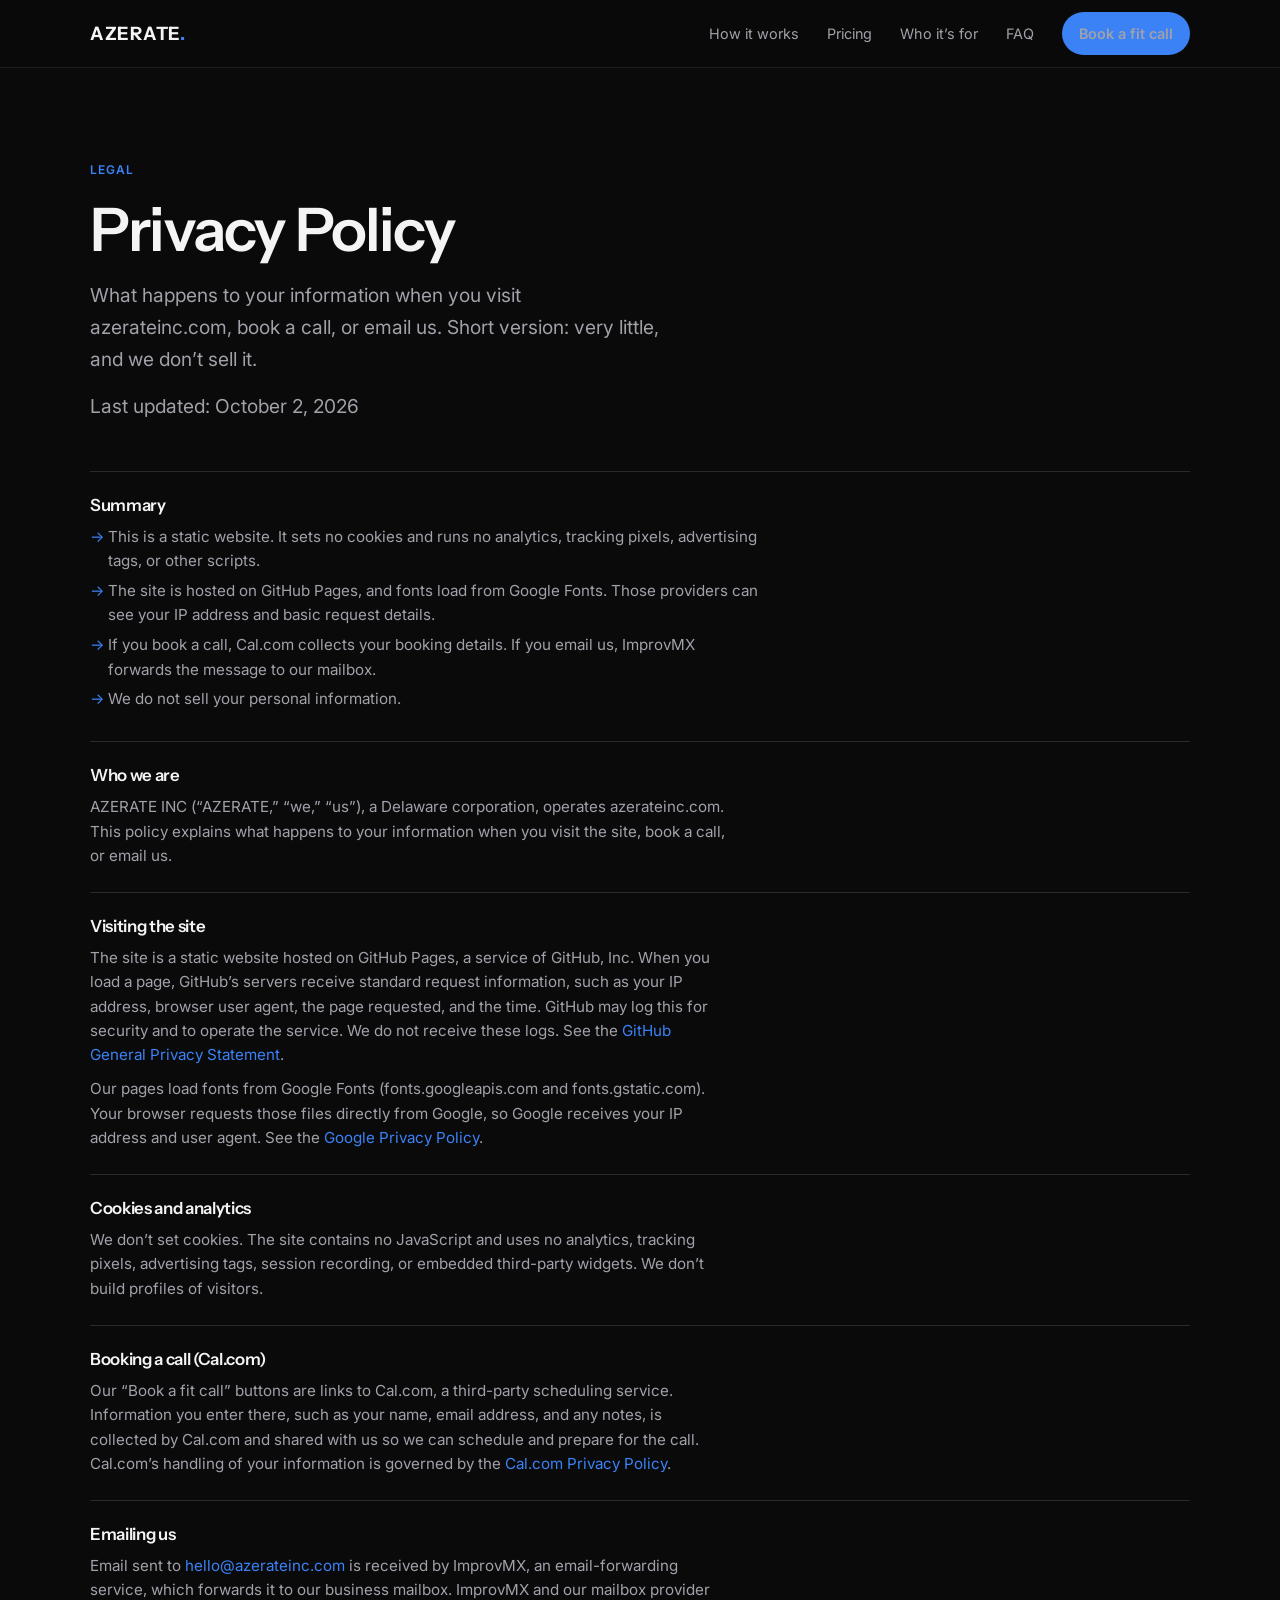
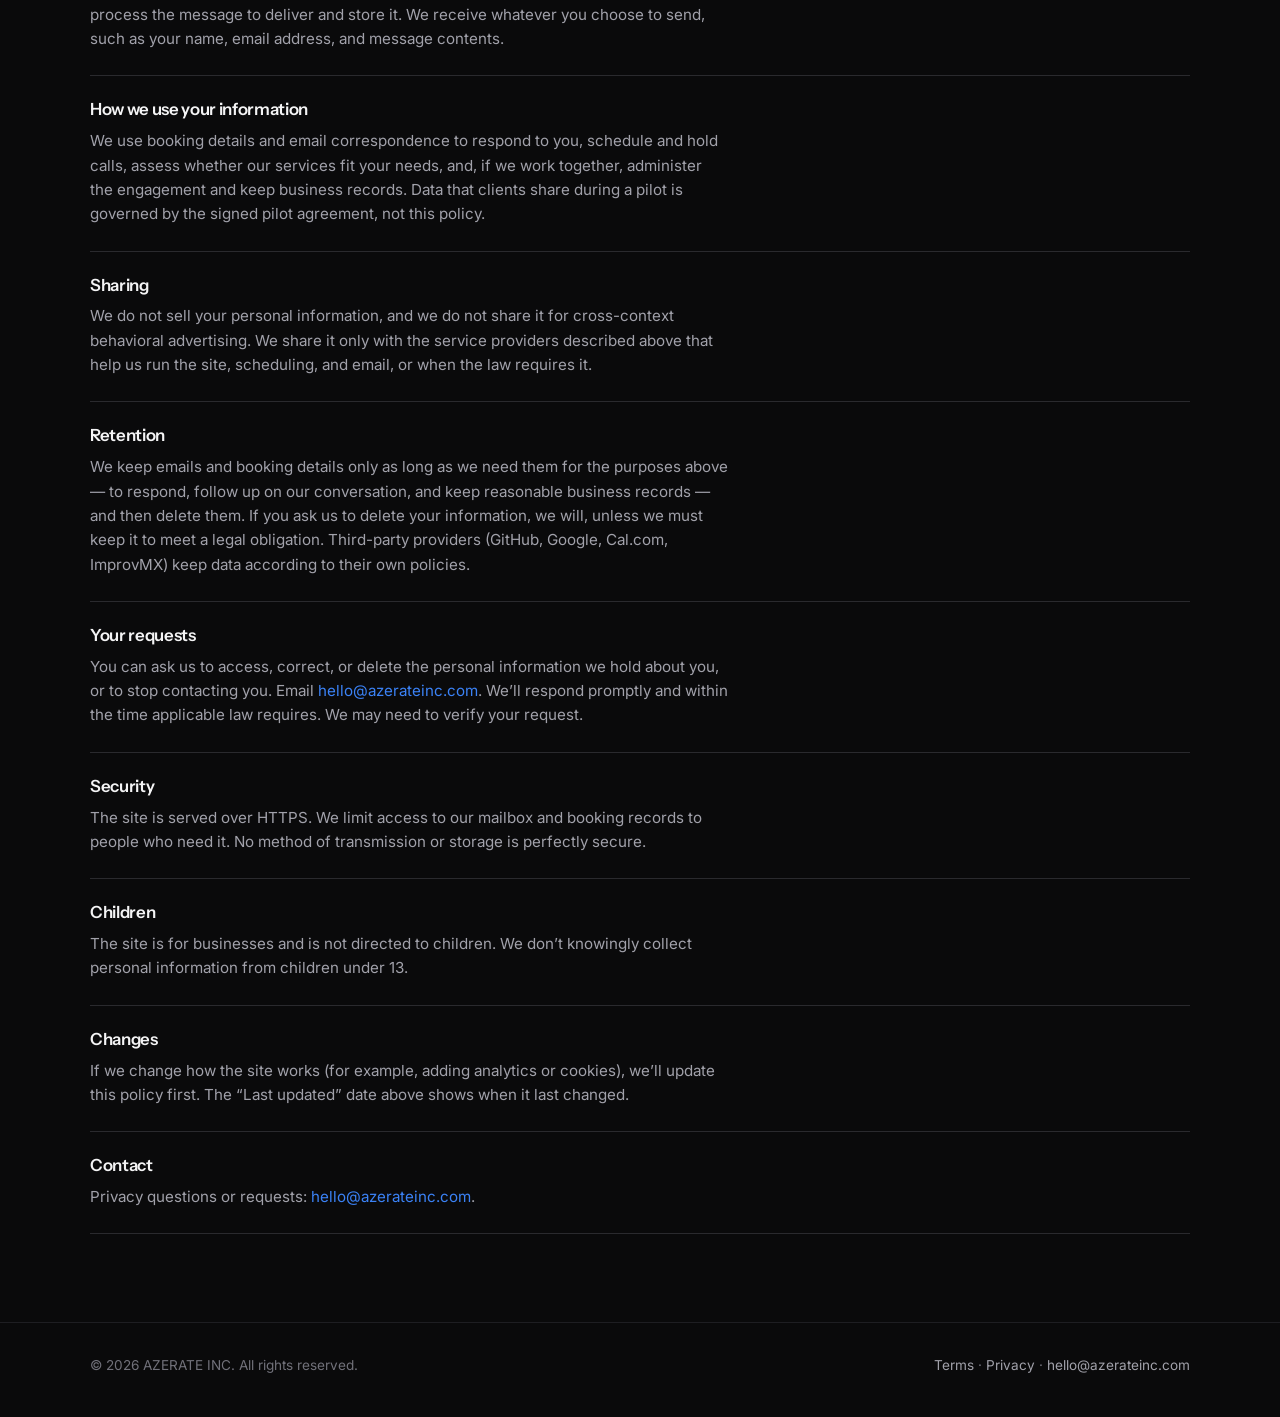
==== privacy/index.html @ 73032f92 "Align site copy with pilot v0.1 terms; add Terms of Use and Privacy pages - Ownership: client owns s" ====
<!DOCTYPE html>
<html lang="en">
<head>
  <meta charset="UTF-8" />
  <meta name="viewport" content="width=device-width, initial-scale=1" />
  <title>Privacy Policy — AZERATE</title>
  <meta name="description" content="Privacy Policy for azerateinc.com: what the site collects (very little) and how booking and email work." />
  <meta name="theme-color" content="#0a0a0b" />
  <link rel="preconnect" href="https://fonts.googleapis.com" />
  <link rel="preconnect" href="https://fonts.gstatic.com" crossorigin />
  <link href="https://fonts.googleapis.com/css2?family=Instrument+Sans:wght@500;600;700&family=Inter:wght@400;500;600;700&display=swap" rel="stylesheet" />
  <link rel="stylesheet" href="../styles.css" />
  <link rel="icon" href="data:image/svg+xml,%3Csvg xmlns='http://www.w3.org/2000/svg' viewBox='0 0 32 32'%3E%3Crect width='32' height='32' rx='8' fill='%230a0a0b'/%3E%3Ctext x='16' y='22' text-anchor='middle' font-family='system-ui,sans-serif' font-weight='700' font-size='16' fill='%233b82f6'%3EA%3C/text%3E%3C/svg%3E" />
</head>
<body>
  <header class="nav">
    <div class="nav-inner">
      <a class="logo" href="../">AZERATE<span>.</span></a>
      <nav class="nav-links" aria-label="Primary">
        <a href="../#how">How it works</a>
        <a href="../#pricing">Pricing</a>
        <a href="../#who">Who it’s for</a>
        <a href="../#faq">FAQ</a>
        <a class="btn btn-primary btn-sm nav-cta" href="https://cal.com/kasezga-tembo-dhsr0h/azerate-fit-call">Book a fit call</a>
      </nav>
    </div>
  </header>

  <main class="legal">
    <section class="section">
      <div class="wrap">
        <div class="section-header">
          <p class="eyebrow">Legal</p>
          <h1>Privacy Policy</h1>
          <p class="lede">What happens to your information when you visit azerateinc.com, book a call, or email us. Short version: very little, and we don’t sell it.</p>
          <p class="lede">Last updated: October 2, 2026</p>
        </div>
        <div class="faq-list">
          <article class="faq-item">
            <h3>Summary</h3>
            <ul>
              <li>This is a static website. It sets no cookies and runs no analytics, tracking pixels, advertising tags, or other scripts.</li>
              <li>The site is hosted on GitHub Pages, and fonts load from Google Fonts. Those providers can see your IP address and basic request details.</li>
              <li>If you book a call, Cal.com collects your booking details. If you email us, ImprovMX forwards the message to our mailbox.</li>
              <li>We do not sell your personal information.</li>
            </ul>
          </article>
          <article class="faq-item">
            <h3>Who we are</h3>
            <p>AZERATE INC (“AZERATE,” “we,” “us”), a Delaware corporation, operates azerateinc.com. This policy explains what happens to your information when you visit the site, book a call, or email us.</p>
          </article>
          <article class="faq-item">
            <h3>Visiting the site</h3>
            <p>The site is a static website hosted on GitHub Pages, a service of GitHub, Inc. When you load a page, GitHub’s servers receive standard request information, such as your IP address, browser user agent, the page requested, and the time. GitHub may log this for security and to operate the service. We do not receive these logs. See the <a href="https://docs.github.com/en/site-policy/privacy-policies/github-general-privacy-statement">GitHub General Privacy Statement</a>.</p>
            <p>Our pages load fonts from Google Fonts (fonts.googleapis.com and fonts.gstatic.com). Your browser requests those files directly from Google, so Google receives your IP address and user agent. See the <a href="https://policies.google.com/privacy">Google Privacy Policy</a>.</p>
          </article>
          <article class="faq-item">
            <h3>Cookies and analytics</h3>
            <p>We don’t set cookies. The site contains no JavaScript and uses no analytics, tracking pixels, advertising tags, session recording, or embedded third-party widgets. We don’t build profiles of visitors.</p>
          </article>
          <article class="faq-item">
            <h3>Booking a call (Cal.com)</h3>
            <p>Our “Book a fit call” buttons are links to Cal.com, a third-party scheduling service. Information you enter there, such as your name, email address, and any notes, is collected by Cal.com and shared with us so we can schedule and prepare for the call. Cal.com’s handling of your information is governed by the <a href="https://cal.com/privacy">Cal.com Privacy Policy</a>.</p>
          </article>
          <article class="faq-item">
            <h3>Emailing us</h3>
            <p>Email sent to <a href="mailto:hello@azerateinc.com">hello@azerateinc.com</a> is received by ImprovMX, an email-forwarding service, which forwards it to our business mailbox. ImprovMX and our mailbox provider process the message to deliver and store it. We receive whatever you choose to send, such as your name, email address, and message contents.</p>
          </article>
          <article class="faq-item">
            <h3>How we use your information</h3>
            <p>We use booking details and email correspondence to respond to you, schedule and hold calls, assess whether our services fit your needs, and, if we work together, administer the engagement and keep business records. Data that clients share during a pilot is governed by the signed pilot agreement, not this policy.</p>
          </article>
          <article class="faq-item">
            <h3>Sharing</h3>
            <p>We do not sell your personal information, and we do not share it for cross-context behavioral advertising. We share it only with the service providers described above that help us run the site, scheduling, and email, or when the law requires it.</p>
          </article>
          <article class="faq-item">
            <h3>Retention</h3>
            <p>We keep emails and booking details only as long as we need them for the purposes above — to respond, follow up on our conversation, and keep reasonable business records — and then delete them. If you ask us to delete your information, we will, unless we must keep it to meet a legal obligation. Third-party providers (GitHub, Google, Cal.com, ImprovMX) keep data according to their own policies.</p>
          </article>
          <article class="faq-item">
            <h3>Your requests</h3>
            <p>You can ask us to access, correct, or delete the personal information we hold about you, or to stop contacting you. Email <a href="mailto:hello@azerateinc.com">hello@azerateinc.com</a>. We’ll respond promptly and within the time applicable law requires. We may need to verify your request.</p>
          </article>
          <article class="faq-item">
            <h3>Security</h3>
            <p>The site is served over HTTPS. We limit access to our mailbox and booking records to people who need it. No method of transmission or storage is perfectly secure.</p>
          </article>
          <article class="faq-item">
            <h3>Children</h3>
            <p>The site is for businesses and is not directed to children. We don’t knowingly collect personal information from children under 13.</p>
          </article>
          <article class="faq-item">
            <h3>Changes</h3>
            <p>If we change how the site works (for example, adding analytics or cookies), we’ll update this policy first. The “Last updated” date above shows when it last changed.</p>
          </article>
          <article class="faq-item">
            <h3>Contact</h3>
            <p>Privacy questions or requests: <a href="mailto:hello@azerateinc.com">hello@azerateinc.com</a>.</p>
          </article>
        </div>
      </div>
    </section>
  </main>

  <footer class="footer">
    <div class="wrap footer-inner">
      <p>© 2026 AZERATE INC. All rights reserved.</p>
      <p><a href="../terms/">Terms</a> · <a href="../privacy/">Privacy</a> · <a href="mailto:hello@azerateinc.com">hello@azerateinc.com</a></p>
    </div>
  </footer>
</body>
</html>
---- styles.css ----
/* AZERATE — Day-1 landing styles */
:root {
  --bg: #0a0a0b;
  --bg-elevated: #121214;
  --bg-card: #161618;
  --border: #2a2a2e;
  --border-subtle: #1e1e22;
  --text: #f4f4f5;
  --text-muted: #a1a1aa;
  --text-dim: #71717a;
  --accent: #3b82f6;
  --accent-hover: #60a5fa;
  --accent-dim: rgba(59, 130, 246, 0.12);
  --accent-glow: rgba(59, 130, 246, 0.25);
  --success: #34d399;
  --font-sans: "Inter", system-ui, -apple-system, BlinkMacSystemFont, "Segoe UI", sans-serif;
  --font-display: "Instrument Sans", "Inter", system-ui, sans-serif;
  --radius: 10px;
  --radius-lg: 16px;
  --max: 1100px;
  --nav-h: 68px;
}

*,
*::before,
*::after {
  box-sizing: border-box;
  margin: 0;
  padding: 0;
}

html {
  scroll-behavior: smooth;
  -webkit-font-smoothing: antialiased;
  -moz-osx-font-smoothing: grayscale;
}

body {
  font-family: var(--font-sans);
  background: var(--bg);
  color: var(--text);
  line-height: 1.6;
  font-size: 16px;
  min-height: 100vh;
}

img {
  max-width: 100%;
  display: block;
}

a {
  color: inherit;
  text-decoration: none;
}

ul {
  list-style: none;
}

/* Typography */
h1, h2, h3 {
  font-family: var(--font-display);
  font-weight: 600;
  letter-spacing: -0.03em;
  line-height: 1.15;
}

h1 {
  font-size: clamp(2.35rem, 5.5vw, 3.75rem);
}

h2 {
  font-size: clamp(1.75rem, 3.5vw, 2.5rem);
}

h3 {
  font-size: 1.2rem;
  letter-spacing: -0.02em;
}

.lede {
  font-size: clamp(1.05rem, 2vw, 1.2rem);
  color: var(--text-muted);
  max-width: 36em;
  line-height: 1.65;
}

.eyebrow {
  display: inline-block;
  font-size: 0.75rem;
  font-weight: 600;
  letter-spacing: 0.08em;
  text-transform: uppercase;
  color: var(--accent);
  margin-bottom: 1rem;
}

/* Layout */
.wrap {
  width: min(100% - 2.5rem, var(--max));
  margin-inline: auto;
}

.section {
  padding: 5.5rem 0;
}

.section-tight {
  padding: 4rem 0;
}

.section-header {
  margin-bottom: 3rem;
  max-width: 36em;
}

.section-header .lede {
  margin-top: 1rem;
}

/* Nav */
.nav {
  position: sticky;
  top: 0;
  z-index: 50;
  height: var(--nav-h);
  display: flex;
  align-items: center;
  background: rgba(10, 10, 11, 0.85);
  backdrop-filter: blur(12px);
  border-bottom: 1px solid var(--border-subtle);
}

.nav-inner {
  display: flex;
  align-items: center;
  justify-content: space-between;
  width: min(100% - 2.5rem, var(--max));
  margin-inline: auto;
}

.logo {
  font-family: var(--font-display);
  font-weight: 700;
  font-size: 1.15rem;
  letter-spacing: 0.04em;
  color: var(--text);
}

.logo span {
  color: var(--accent);
}

.nav-links {
  display: flex;
  align-items: center;
  gap: 1.75rem;
}

.nav-links a {
  font-size: 0.9rem;
  color: var(--text-muted);
  transition: color 0.15s ease;
}

.nav-links a:hover {
  color: var(--text);
}

.nav-cta {
  display: none;
}

@media (min-width: 768px) {
  .nav-cta {
    display: inline-flex;
  }
}

@media (max-width: 767px) {
  .nav-links a:not(.btn) {
    display: none;
  }
}

/* Buttons */
.btn {
  display: inline-flex;
  align-items: center;
  justify-content: center;
  gap: 0.5rem;
  font-family: inherit;
  font-size: 0.95rem;
  font-weight: 600;
  padding: 0.85rem 1.4rem;
  border-radius: 999px;
  border: 1px solid transparent;
  cursor: pointer;
  transition: background 0.15s ease, border-color 0.15s ease, color 0.15s ease, box-shadow 0.15s ease;
  white-space: nowrap;
}

.btn-primary {
  background: var(--accent);
  color: #fff;
  box-shadow: 0 0 0 0 var(--accent-glow);
}

.btn-primary:hover {
  background: var(--accent-hover);
  box-shadow: 0 0 24px var(--accent-glow);
}

.btn-ghost {
  background: transparent;
  color: var(--text);
  border-color: var(--border);
}

.btn-ghost:hover {
  border-color: var(--text-dim);
  background: var(--bg-elevated);
}

.btn-sm {
  padding: 0.55rem 1rem;
  font-size: 0.85rem;
}

.btn-row {
  display: flex;
  flex-wrap: wrap;
  gap: 0.85rem;
  margin-top: 2rem;
}

/* Hero */
.hero {
  position: relative;
  padding: 5rem 0 6rem;
  overflow: hidden;
}

.hero::before {
  content: "";
  position: absolute;
  inset: -20% 20% auto;
  height: 420px;
  background: radial-gradient(ellipse at center, var(--accent-dim) 0%, transparent 70%);
  pointer-events: none;
  z-index: 0;
}

.hero .wrap {
  position: relative;
  z-index: 1;
}

.hero-grid {
  display: grid;
  gap: 3rem;
  align-items: center;
}

@media (min-width: 900px) {
  .hero-grid {
    grid-template-columns: 1.15fr 0.85fr;
    gap: 4rem;
  }
}

.hero h1 {
  margin-bottom: 1.25rem;
}

.hero h1 em {
  font-style: normal;
  color: var(--accent);
}

.hero-meta {
  display: flex;
  flex-wrap: wrap;
  gap: 1.25rem;
  margin-top: 2.5rem;
  padding-top: 2rem;
  border-top: 1px solid var(--border-subtle);
}

.hero-meta-item {
  font-size: 0.85rem;
  color: var(--text-dim);
}

.hero-meta-item strong {
  display: block;
  color: var(--text);
  font-weight: 600;
  font-size: 0.95rem;
  margin-bottom: 0.15rem;
}

/* Hero card */
.hero-card {
  background: var(--bg-card);
  border: 1px solid var(--border);
  border-radius: var(--radius-lg);
  padding: 1.75rem;
  box-shadow: 0 24px 48px rgba(0, 0, 0, 0.35);
}

.hero-card-label {
  font-size: 0.7rem;
  font-weight: 600;
  letter-spacing: 0.08em;
  text-transform: uppercase;
  color: var(--text-dim);
  margin-bottom: 1.25rem;
}

.flow-step {
  display: flex;
  gap: 1rem;
  padding: 0.9rem 0;
  border-bottom: 1px solid var(--border-subtle);
}

.flow-step:last-child {
  border-bottom: none;
  padding-bottom: 0;
}

.flow-step:first-of-type {
  padding-top: 0;
}

.flow-num {
  flex-shrink: 0;
  width: 28px;
  height: 28px;
  border-radius: 50%;
  background: var(--accent-dim);
  color: var(--accent);
  font-size: 0.75rem;
  font-weight: 700;
  display: flex;
  align-items: center;
  justify-content: center;
  margin-top: 2px;
}

.flow-step h4 {
  font-size: 0.95rem;
  font-weight: 600;
  margin-bottom: 0.2rem;
  letter-spacing: -0.01em;
}

.flow-step p {
  font-size: 0.85rem;
  color: var(--text-muted);
  line-height: 1.45;
}

.hero-card-note {
  margin-top: 1.25rem;
  padding-top: 1.25rem;
  border-top: 1px solid var(--border-subtle);
  font-size: 0.8rem;
  color: var(--text-dim);
}

.hero-card-note span {
  color: var(--success);
  font-weight: 600;
}

/* Problem */
.problem-grid {
  display: grid;
  gap: 1rem;
}

@media (min-width: 700px) {
  .problem-grid {
    grid-template-columns: repeat(3, 1fr);
  }
}

.problem-card {
  background: var(--bg-elevated);
  border: 1px solid var(--border-subtle);
  border-radius: var(--radius);
  padding: 1.5rem;
}

.problem-card h3 {
  margin-bottom: 0.6rem;
  font-size: 1.05rem;
}

.problem-card p {
  font-size: 0.95rem;
  color: var(--text-muted);
}

/* How it works */
.steps {
  display: grid;
  gap: 1.25rem;
  counter-reset: step;
}

@media (min-width: 800px) {
  .steps {
    grid-template-columns: repeat(3, 1fr);
  }
}

.step {
  position: relative;
  background: var(--bg-card);
  border: 1px solid var(--border);
  border-radius: var(--radius-lg);
  padding: 1.75rem;
}

.step::before {
  counter-increment: step;
  content: "Day " counter(step) "–" counter(step);
  display: none;
}

.step-day {
  display: inline-block;
  font-size: 0.7rem;
  font-weight: 700;
  letter-spacing: 0.06em;
  text-transform: uppercase;
  color: var(--accent);
  background: var(--accent-dim);
  padding: 0.3rem 0.65rem;
  border-radius: 999px;
  margin-bottom: 1rem;
}

.step h3 {
  margin-bottom: 0.6rem;
}

.step p {
  font-size: 0.95rem;
  color: var(--text-muted);
}

.step ul {
  margin-top: 1rem;
}

.step li {
  position: relative;
  padding-left: 1rem;
  font-size: 0.9rem;
  color: var(--text-dim);
  margin-bottom: 0.4rem;
}

.step li::before {
  content: "";
  position: absolute;
  left: 0;
  top: 0.55em;
  width: 5px;
  height: 5px;
  border-radius: 50%;
  background: var(--accent);
}

/* Included */
.included-grid {
  display: grid;
  gap: 1rem;
}

@media (min-width: 700px) {
  .included-grid {
    grid-template-columns: 1fr 1fr;
  }
}

.included-item {
  display: flex;
  gap: 1rem;
  padding: 1.25rem 1.4rem;
  background: var(--bg-elevated);
  border: 1px solid var(--border-subtle);
  border-radius: var(--radius);
}

.included-icon {
  flex-shrink: 0;
  width: 36px;
  height: 36px;
  border-radius: 8px;
  background: var(--accent-dim);
  color: var(--accent);
  display: flex;
  align-items: center;
  justify-content: center;
  font-size: 1rem;
  font-weight: 700;
}

.included-item h3 {
  font-size: 1rem;
  margin-bottom: 0.25rem;
}

.included-item p {
  font-size: 0.9rem;
  color: var(--text-muted);
}

/* Pricing */
.pricing {
  background: linear-gradient(180deg, transparent, rgba(59, 130, 246, 0.04), transparent);
}

.pricing-grid {
  display: grid;
  gap: 1.25rem;
  align-items: stretch;
}

@media (min-width: 800px) {
  .pricing-grid {
    grid-template-columns: 1fr 1fr;
  }
}

.price-card {
  background: var(--bg-card);
  border: 1px solid var(--border);
  border-radius: var(--radius-lg);
  padding: 2rem;
  display: flex;
  flex-direction: column;
}

.price-card.featured {
  border-color: var(--accent);
  box-shadow: 0 0 0 1px var(--accent), 0 20px 40px rgba(59, 130, 246, 0.12);
}

.price-badge {
  display: inline-block;
  align-self: flex-start;
  font-size: 0.7rem;
  font-weight: 700;
  letter-spacing: 0.06em;
  text-transform: uppercase;
  color: var(--accent);
  background: var(--accent-dim);
  padding: 0.3rem 0.65rem;
  border-radius: 999px;
  margin-bottom: 1.25rem;
}

.price-card h3 {
  font-size: 1.35rem;
  margin-bottom: 0.35rem;
}

.price-amount {
  font-family: var(--font-display);
  font-size: 2.75rem;
  font-weight: 700;
  letter-spacing: -0.04em;
  margin: 0.75rem 0 0.35rem;
}

.price-amount span {
  font-size: 1rem;
  font-weight: 500;
  color: var(--text-dim);
  letter-spacing: 0;
}

.price-desc {
  font-size: 0.95rem;
  color: var(--text-muted);
  margin-bottom: 1.5rem;
}

.price-features {
  flex: 1;
  margin-bottom: 1.75rem;
}

.price-features li {
  position: relative;
  padding-left: 1.4rem;
  font-size: 0.95rem;
  color: var(--text-muted);
  margin-bottom: 0.65rem;
}

.price-features li::before {
  content: "✓";
  position: absolute;
  left: 0;
  color: var(--accent);
  font-weight: 700;
  font-size: 0.85rem;
}

.price-note {
  margin-top: 1.5rem;
  font-size: 0.85rem;
  color: var(--text-dim);
  text-align: center;
}

/* Audience */
.audience-grid {
  display: grid;
  gap: 1rem;
}

@media (min-width: 700px) {
  .audience-grid {
    grid-template-columns: repeat(2, 1fr);
  }
}

.audience-card {
  border: 1px solid var(--border);
  border-radius: var(--radius);
  padding: 1.5rem;
  background: var(--bg-elevated);
}

.audience-card h3 {
  margin-bottom: 0.5rem;
}

.audience-card p {
  font-size: 0.95rem;
  color: var(--text-muted);
}

.audience-fit {
  margin-top: 2rem;
  padding: 1.5rem;
  border-radius: var(--radius);
  border: 1px dashed var(--border);
  background: transparent;
}

.audience-fit h3 {
  font-size: 1rem;
  margin-bottom: 0.75rem;
}

.audience-fit ul {
  display: grid;
  gap: 0.5rem;
}

@media (min-width: 700px) {
  .audience-fit ul {
    grid-template-columns: 1fr 1fr;
  }
}

.audience-fit li {
  font-size: 0.9rem;
  color: var(--text-muted);
  padding-left: 1.15rem;
  position: relative;
}

.audience-fit li::before {
  content: "→";
  position: absolute;
  left: 0;
  color: var(--accent);
}

/* FAQ */
.faq-list {
  display: grid;
  gap: 0;
  border-top: 1px solid var(--border);
}

.faq-item {
  border-bottom: 1px solid var(--border);
  padding: 1.5rem 0;
}

.faq-item h3 {
  font-size: 1.05rem;
  margin-bottom: 0.6rem;
}

.faq-item p {
  font-size: 0.95rem;
  color: var(--text-muted);
  max-width: 42em;
}

/* Final CTA */
.final-cta {
  padding: 5rem 0 6rem;
}

.final-cta-box {
  background: var(--bg-card);
  border: 1px solid var(--border);
  border-radius: var(--radius-lg);
  padding: clamp(2.5rem, 5vw, 4rem);
  text-align: center;
  position: relative;
  overflow: hidden;
}

.final-cta-box::before {
  content: "";
  position: absolute;
  inset: 0;
  background: radial-gradient(ellipse at 50% 0%, var(--accent-dim), transparent 55%);
  pointer-events: none;
}

.final-cta-box > * {
  position: relative;
}

.final-cta-box h2 {
  margin-bottom: 1rem;
}

.final-cta-box .lede {
  margin-inline: auto;
}

.final-cta-box .btn-row {
  justify-content: center;
}

.final-note {
  margin-top: 1.5rem;
  font-size: 0.85rem;
  color: var(--text-dim);
}

/* Footer */
.footer {
  border-top: 1px solid var(--border-subtle);
  padding: 2rem 0 2.5rem;
}

.footer-inner {
  display: flex;
  flex-wrap: wrap;
  gap: 1rem;
  justify-content: space-between;
  align-items: center;
}

.footer p {
  font-size: 0.85rem;
  color: var(--text-dim);
}

.footer a {
  color: var(--text-muted);
  transition: color 0.15s ease;
}

.footer a:hover {
  color: var(--accent);
}

/* Utility */
.sr-only {
  position: absolute;
  width: 1px;
  height: 1px;
  padding: 0;
  margin: -1px;
  overflow: hidden;
  clip: rect(0, 0, 0, 0);
  border: 0;
}

/* Legal pages (terms, privacy) */
.legal .faq-item p + p,
.legal .faq-item ul {
  margin-top: 0.6rem;
}

.legal .faq-item ul {
  max-width: 42em;
}

.legal .faq-item li {
  position: relative;
  padding-left: 1.15rem;
  font-size: 0.95rem;
  color: var(--text-muted);
  margin-bottom: 0.35rem;
}

.legal .faq-item li::before {
  content: "→";
  position: absolute;
  left: 0;
  color: var(--accent);
}

.legal .faq-item a,
.legal .section-header a {
  color: var(--accent);
}

.legal .faq-item a:hover {
  color: var(--accent-hover);
}
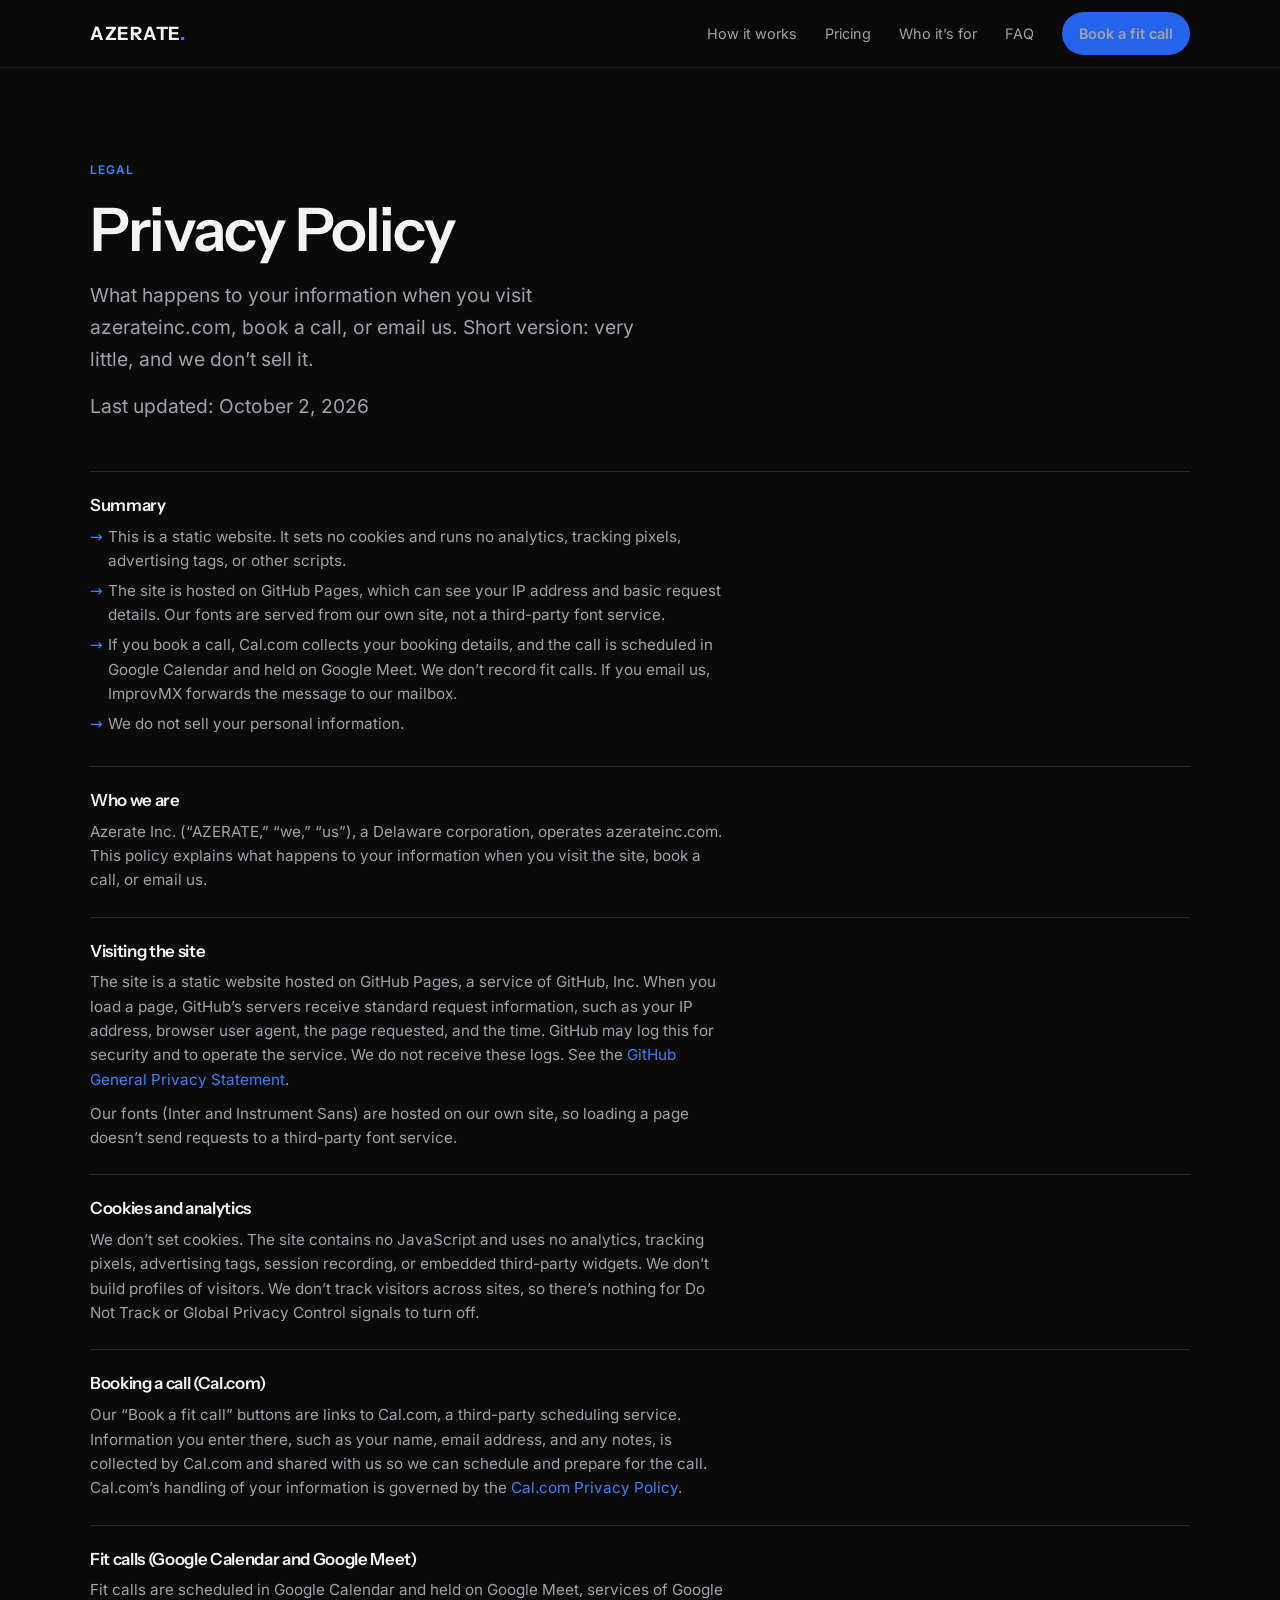
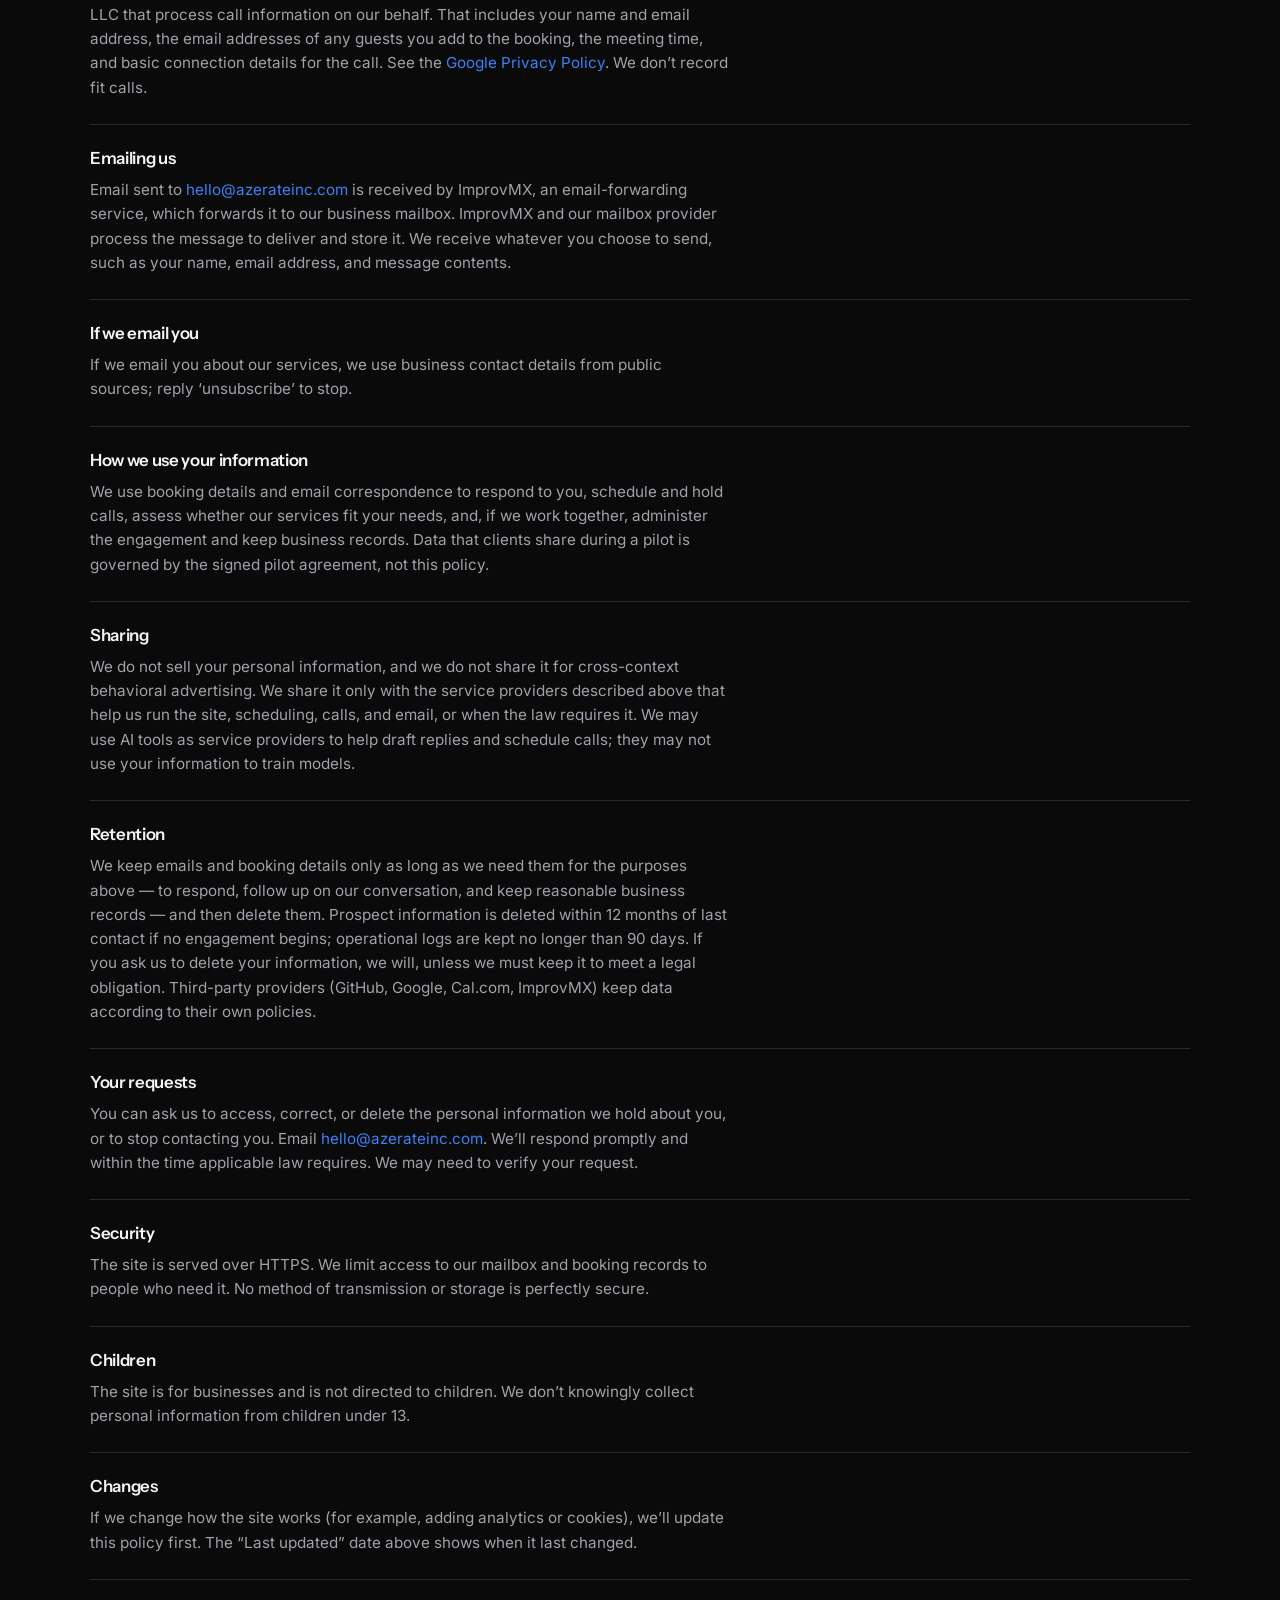
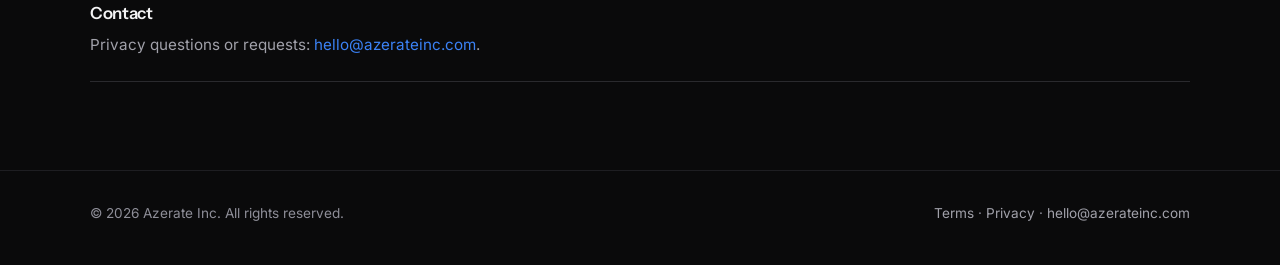
==== commit 3f67f1e0: "Legal review fixes: entity name, pilot-agreement notice, SMS gating, privacy/terms updates, self-hos" ====
--- a/privacy/index.html
+++ b/privacy/index.html
@@ -6,9 +6,6 @@
   <title>Privacy Policy — AZERATE</title>
   <meta name="description" content="Privacy Policy for azerateinc.com: what the site collects (very little) and how booking and email work." />
   <meta name="theme-color" content="#0a0a0b" />
-  <link rel="preconnect" href="https://fonts.googleapis.com" />
-  <link rel="preconnect" href="https://fonts.gstatic.com" crossorigin />
-  <link href="https://fonts.googleapis.com/css2?family=Instrument+Sans:wght@500;600;700&family=Inter:wght@400;500;600;700&display=swap" rel="stylesheet" />
   <link rel="stylesheet" href="../styles.css" />
   <link rel="icon" href="data:image/svg+xml,%3Csvg xmlns='http://www.w3.org/2000/svg' viewBox='0 0 32 32'%3E%3Crect width='32' height='32' rx='8' fill='%230a0a0b'/%3E%3Ctext x='16' y='22' text-anchor='middle' font-family='system-ui,sans-serif' font-weight='700' font-size='16' fill='%233b82f6'%3EA%3C/text%3E%3C/svg%3E" />
 </head>
@@ -37,65 +34,73 @@
         </div>
         <div class="faq-list">
           <article class="faq-item">
-            <h3>Summary</h3>
+            <h2>Summary</h2>
             <ul>
               <li>This is a static website. It sets no cookies and runs no analytics, tracking pixels, advertising tags, or other scripts.</li>
-              <li>The site is hosted on GitHub Pages, and fonts load from Google Fonts. Those providers can see your IP address and basic request details.</li>
-              <li>If you book a call, Cal.com collects your booking details. If you email us, ImprovMX forwards the message to our mailbox.</li>
+              <li>The site is hosted on GitHub Pages, which can see your IP address and basic request details. Our fonts are served from our own site, not a third-party font service.</li>
+              <li>If you book a call, Cal.com collects your booking details, and the call is scheduled in Google Calendar and held on Google Meet. We don’t record fit calls. If you email us, ImprovMX forwards the message to our mailbox.</li>
               <li>We do not sell your personal information.</li>
             </ul>
           </article>
           <article class="faq-item">
-            <h3>Who we are</h3>
-            <p>AZERATE INC (“AZERATE,” “we,” “us”), a Delaware corporation, operates azerateinc.com. This policy explains what happens to your information when you visit the site, book a call, or email us.</p>
+            <h2>Who we are</h2>
+            <p>Azerate Inc. (“AZERATE,” “we,” “us”), a Delaware corporation, operates azerateinc.com. This policy explains what happens to your information when you visit the site, book a call, or email us.</p>
           </article>
           <article class="faq-item">
-            <h3>Visiting the site</h3>
+            <h2>Visiting the site</h2>
             <p>The site is a static website hosted on GitHub Pages, a service of GitHub, Inc. When you load a page, GitHub’s servers receive standard request information, such as your IP address, browser user agent, the page requested, and the time. GitHub may log this for security and to operate the service. We do not receive these logs. See the <a href="https://docs.github.com/en/site-policy/privacy-policies/github-general-privacy-statement">GitHub General Privacy Statement</a>.</p>
-            <p>Our pages load fonts from Google Fonts (fonts.googleapis.com and fonts.gstatic.com). Your browser requests those files directly from Google, so Google receives your IP address and user agent. See the <a href="https://policies.google.com/privacy">Google Privacy Policy</a>.</p>
+            <p>Our fonts (Inter and Instrument Sans) are hosted on our own site, so loading a page doesn’t send requests to a third-party font service.</p>
           </article>
           <article class="faq-item">
-            <h3>Cookies and analytics</h3>
-            <p>We don’t set cookies. The site contains no JavaScript and uses no analytics, tracking pixels, advertising tags, session recording, or embedded third-party widgets. We don’t build profiles of visitors.</p>
+            <h2>Cookies and analytics</h2>
+            <p>We don’t set cookies. The site contains no JavaScript and uses no analytics, tracking pixels, advertising tags, session recording, or embedded third-party widgets. We don’t build profiles of visitors. We don’t track visitors across sites, so there’s nothing for Do Not Track or Global Privacy Control signals to turn off.</p>
           </article>
           <article class="faq-item">
-            <h3>Booking a call (Cal.com)</h3>
+            <h2>Booking a call (Cal.com)</h2>
             <p>Our “Book a fit call” buttons are links to Cal.com, a third-party scheduling service. Information you enter there, such as your name, email address, and any notes, is collected by Cal.com and shared with us so we can schedule and prepare for the call. Cal.com’s handling of your information is governed by the <a href="https://cal.com/privacy">Cal.com Privacy Policy</a>.</p>
           </article>
           <article class="faq-item">
-            <h3>Emailing us</h3>
+            <h2>Fit calls (Google Calendar and Google Meet)</h2>
+            <p>Fit calls are scheduled in Google Calendar and held on Google Meet, services of Google LLC that process call information on our behalf. That includes your name and email address, the email addresses of any guests you add to the booking, the meeting time, and basic connection details for the call. See the <a href="https://policies.google.com/privacy">Google Privacy Policy</a>. We don’t record fit calls.</p>
+          </article>
+          <article class="faq-item">
+            <h2>Emailing us</h2>
             <p>Email sent to <a href="mailto:hello@azerateinc.com">hello@azerateinc.com</a> is received by ImprovMX, an email-forwarding service, which forwards it to our business mailbox. ImprovMX and our mailbox provider process the message to deliver and store it. We receive whatever you choose to send, such as your name, email address, and message contents.</p>
           </article>
           <article class="faq-item">
-            <h3>How we use your information</h3>
+            <h2>If we email you</h2>
+            <p>If we email you about our services, we use business contact details from public sources; reply ‘unsubscribe’ to stop.</p>
+          </article>
+          <article class="faq-item">
+            <h2>How we use your information</h2>
             <p>We use booking details and email correspondence to respond to you, schedule and hold calls, assess whether our services fit your needs, and, if we work together, administer the engagement and keep business records. Data that clients share during a pilot is governed by the signed pilot agreement, not this policy.</p>
           </article>
           <article class="faq-item">
-            <h3>Sharing</h3>
-            <p>We do not sell your personal information, and we do not share it for cross-context behavioral advertising. We share it only with the service providers described above that help us run the site, scheduling, and email, or when the law requires it.</p>
+            <h2>Sharing</h2>
+            <p>We do not sell your personal information, and we do not share it for cross-context behavioral advertising. We share it only with the service providers described above that help us run the site, scheduling, calls, and email, or when the law requires it. We may use AI tools as service providers to help draft replies and schedule calls; they may not use your information to train models.</p>
           </article>
           <article class="faq-item">
-            <h3>Retention</h3>
-            <p>We keep emails and booking details only as long as we need them for the purposes above — to respond, follow up on our conversation, and keep reasonable business records — and then delete them. If you ask us to delete your information, we will, unless we must keep it to meet a legal obligation. Third-party providers (GitHub, Google, Cal.com, ImprovMX) keep data according to their own policies.</p>
+            <h2>Retention</h2>
+            <p>We keep emails and booking details only as long as we need them for the purposes above — to respond, follow up on our conversation, and keep reasonable business records — and then delete them. Prospect information is deleted within 12 months of last contact if no engagement begins; operational logs are kept no longer than 90 days. If you ask us to delete your information, we will, unless we must keep it to meet a legal obligation. Third-party providers (GitHub, Google, Cal.com, ImprovMX) keep data according to their own policies.</p>
           </article>
           <article class="faq-item">
-            <h3>Your requests</h3>
+            <h2>Your requests</h2>
             <p>You can ask us to access, correct, or delete the personal information we hold about you, or to stop contacting you. Email <a href="mailto:hello@azerateinc.com">hello@azerateinc.com</a>. We’ll respond promptly and within the time applicable law requires. We may need to verify your request.</p>
           </article>
           <article class="faq-item">
-            <h3>Security</h3>
+            <h2>Security</h2>
             <p>The site is served over HTTPS. We limit access to our mailbox and booking records to people who need it. No method of transmission or storage is perfectly secure.</p>
           </article>
           <article class="faq-item">
-            <h3>Children</h3>
+            <h2>Children</h2>
             <p>The site is for businesses and is not directed to children. We don’t knowingly collect personal information from children under 13.</p>
           </article>
           <article class="faq-item">
-            <h3>Changes</h3>
+            <h2>Changes</h2>
             <p>If we change how the site works (for example, adding analytics or cookies), we’ll update this policy first. The “Last updated” date above shows when it last changed.</p>
           </article>
           <article class="faq-item">
-            <h3>Contact</h3>
+            <h2>Contact</h2>
             <p>Privacy questions or requests: <a href="mailto:hello@azerateinc.com">hello@azerateinc.com</a>.</p>
           </article>
         </div>
@@ -105,7 +110,7 @@
 
   <footer class="footer">
     <div class="wrap footer-inner">
-      <p>© 2026 AZERATE INC. All rights reserved.</p>
+      <p>© 2026 Azerate Inc. All rights reserved.</p>
       <p><a href="../terms/">Terms</a> · <a href="../privacy/">Privacy</a> · <a href="mailto:hello@azerateinc.com">hello@azerateinc.com</a></p>
     </div>
   </footer>
--- a/styles.css
+++ b/styles.css
@@ -1,4 +1,24 @@
 /* AZERATE — Day-1 landing styles */
+
+/* Self-hosted fonts (SIL Open Font License 1.1 — see /fonts/*-OFL.txt). Latin subset, variable weight. */
+@font-face {
+  font-family: "Inter";
+  font-style: normal;
+  font-weight: 400 700;
+  font-display: swap;
+  src: url("fonts/inter-latin-wght.woff2") format("woff2");
+  unicode-range: U+0000-00FF, U+0131, U+0152-0153, U+02BB-02BC, U+02C6, U+02DA, U+02DC, U+0304, U+0308, U+0329, U+2000-206F, U+20AC, U+2122, U+2191, U+2193, U+2212, U+2215, U+FEFF, U+FFFD;
+}
+
+@font-face {
+  font-family: "Instrument Sans";
+  font-style: normal;
+  font-weight: 500 700;
+  font-display: swap;
+  src: url("fonts/instrument-sans-latin-wght.woff2") format("woff2");
+  unicode-range: U+0000-00FF, U+0131, U+0152-0153, U+02BB-02BC, U+02C6, U+02DA, U+02DC, U+0304, U+0308, U+0329, U+2000-206F, U+20AC, U+2122, U+2191, U+2193, U+2212, U+2215, U+FEFF, U+FFFD;
+}
+
 :root {
   --bg: #0a0a0b;
   --bg-elevated: #121214;
@@ -7,9 +27,11 @@
   --border-subtle: #1e1e22;
   --text: #f4f4f5;
   --text-muted: #a1a1aa;
-  --text-dim: #71717a;
+  --text-dim: #8e8e98; /* was #71717a; raised for >=4.5:1 contrast on all dark surfaces */
   --accent: #3b82f6;
   --accent-hover: #60a5fa;
+  --btn-primary: #2563eb; /* white text >=4.5:1 */
+  --btn-primary-hover: #1d4ed8;
   --accent-dim: rgba(59, 130, 246, 0.12);
   --accent-glow: rgba(59, 130, 246, 0.25);
   --success: #34d399;
@@ -202,13 +224,13 @@
 }
 
 .btn-primary {
-  background: var(--accent);
+  background: var(--btn-primary);
   color: #fff;
   box-shadow: 0 0 0 0 var(--accent-glow);
 }
 
 .btn-primary:hover {
-  background: var(--accent-hover);
+  background: var(--btn-primary-hover);
   box-shadow: 0 0 24px var(--accent-glow);
 }
 
@@ -311,6 +333,8 @@
 }
 
 .hero-card-label {
+  font-family: var(--font-sans);
+  line-height: 1.6;
   font-size: 0.7rem;
   font-weight: 600;
   letter-spacing: 0.08em;
@@ -350,7 +374,9 @@
   margin-top: 2px;
 }
 
-.flow-step h4 {
+.flow-step .flow-title {
+  font-family: var(--font-sans);
+  line-height: 1.6;
   font-size: 0.95rem;
   font-weight: 600;
   margin-bottom: 0.2rem;
@@ -617,9 +643,16 @@
 
 .price-note {
   margin-top: 1.5rem;
+  margin-inline: auto;
+  max-width: 52em;
   font-size: 0.85rem;
   color: var(--text-dim);
   text-align: center;
+}
+
+.price-note-strong {
+  color: var(--text-muted);
+  font-weight: 500;
 }
 
 /* Audience */
@@ -797,6 +830,12 @@
 }
 
 /* Legal pages (terms, privacy) */
+.legal .faq-item h2 {
+  font-size: 1.05rem;
+  letter-spacing: -0.02em;
+  margin-bottom: 0.6rem;
+}
+
 .legal .faq-item p + p,
 .legal .faq-item ul {
   margin-top: 0.6rem;
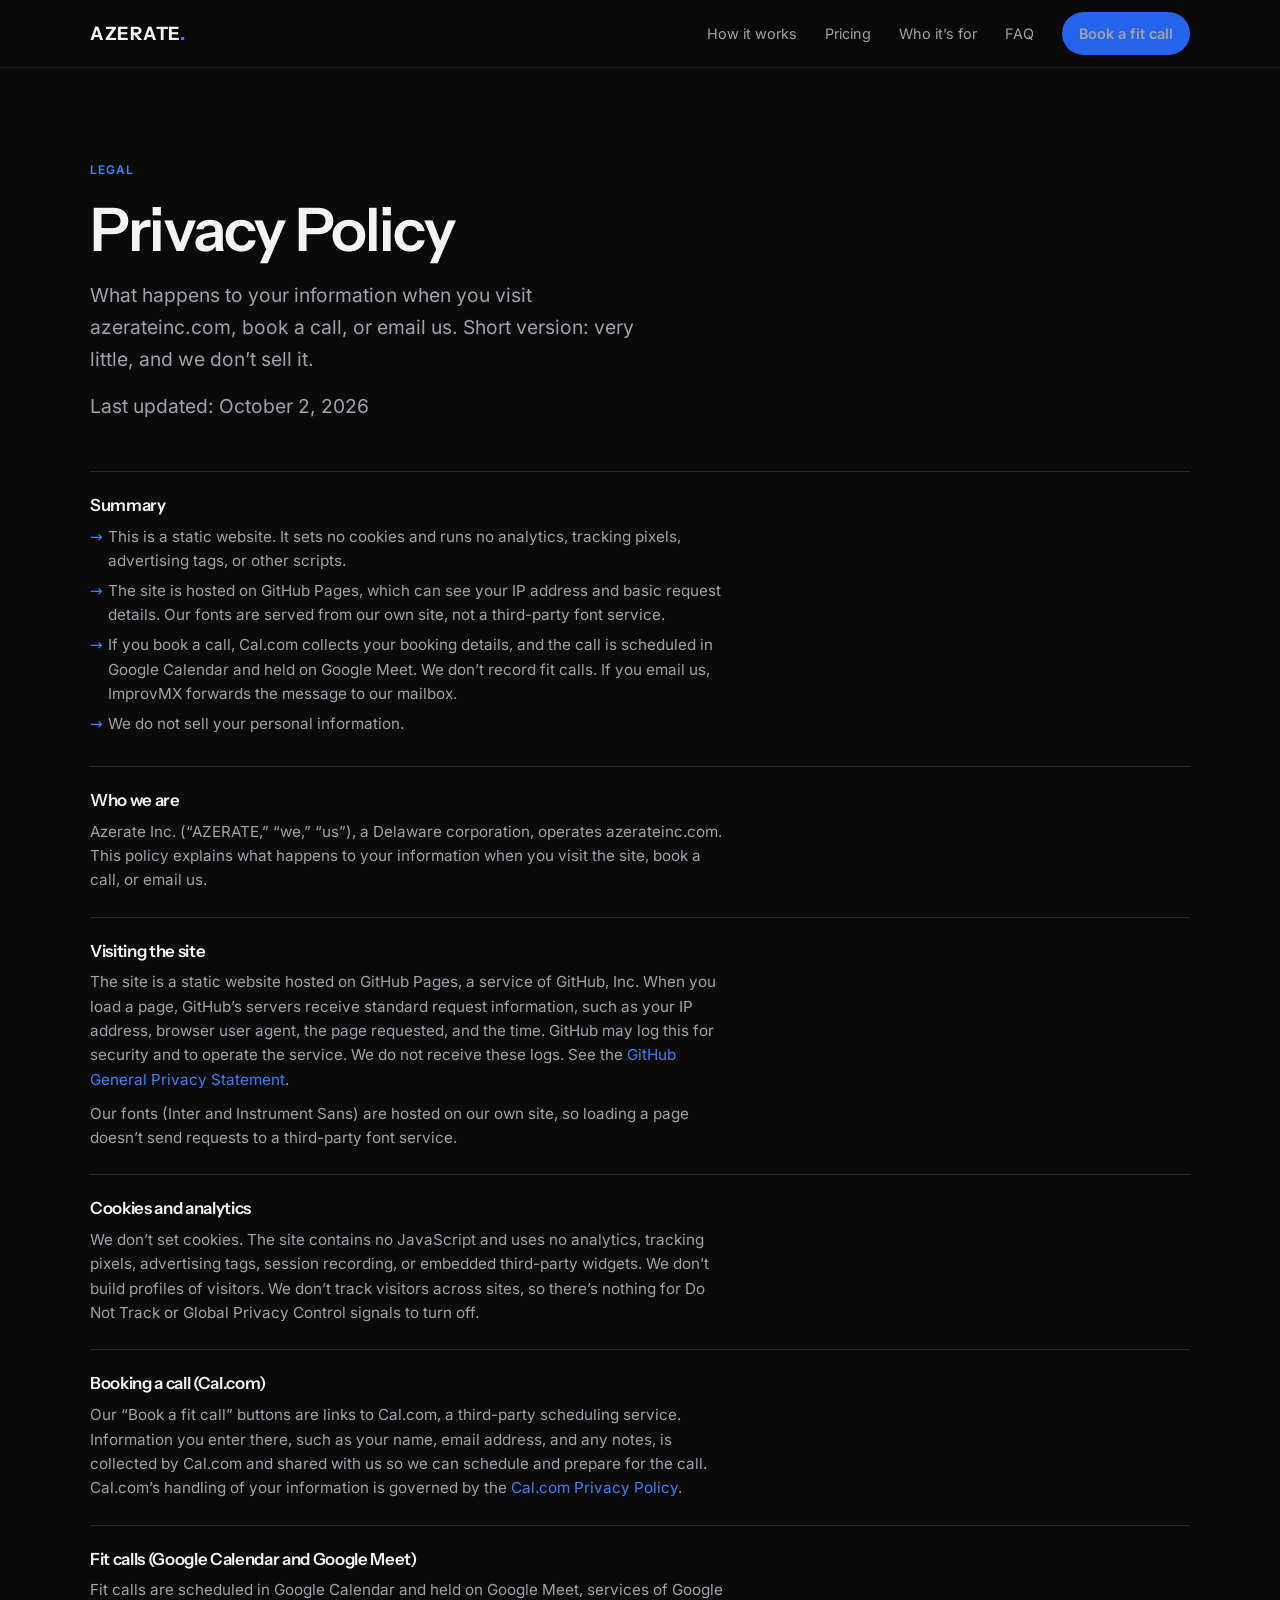
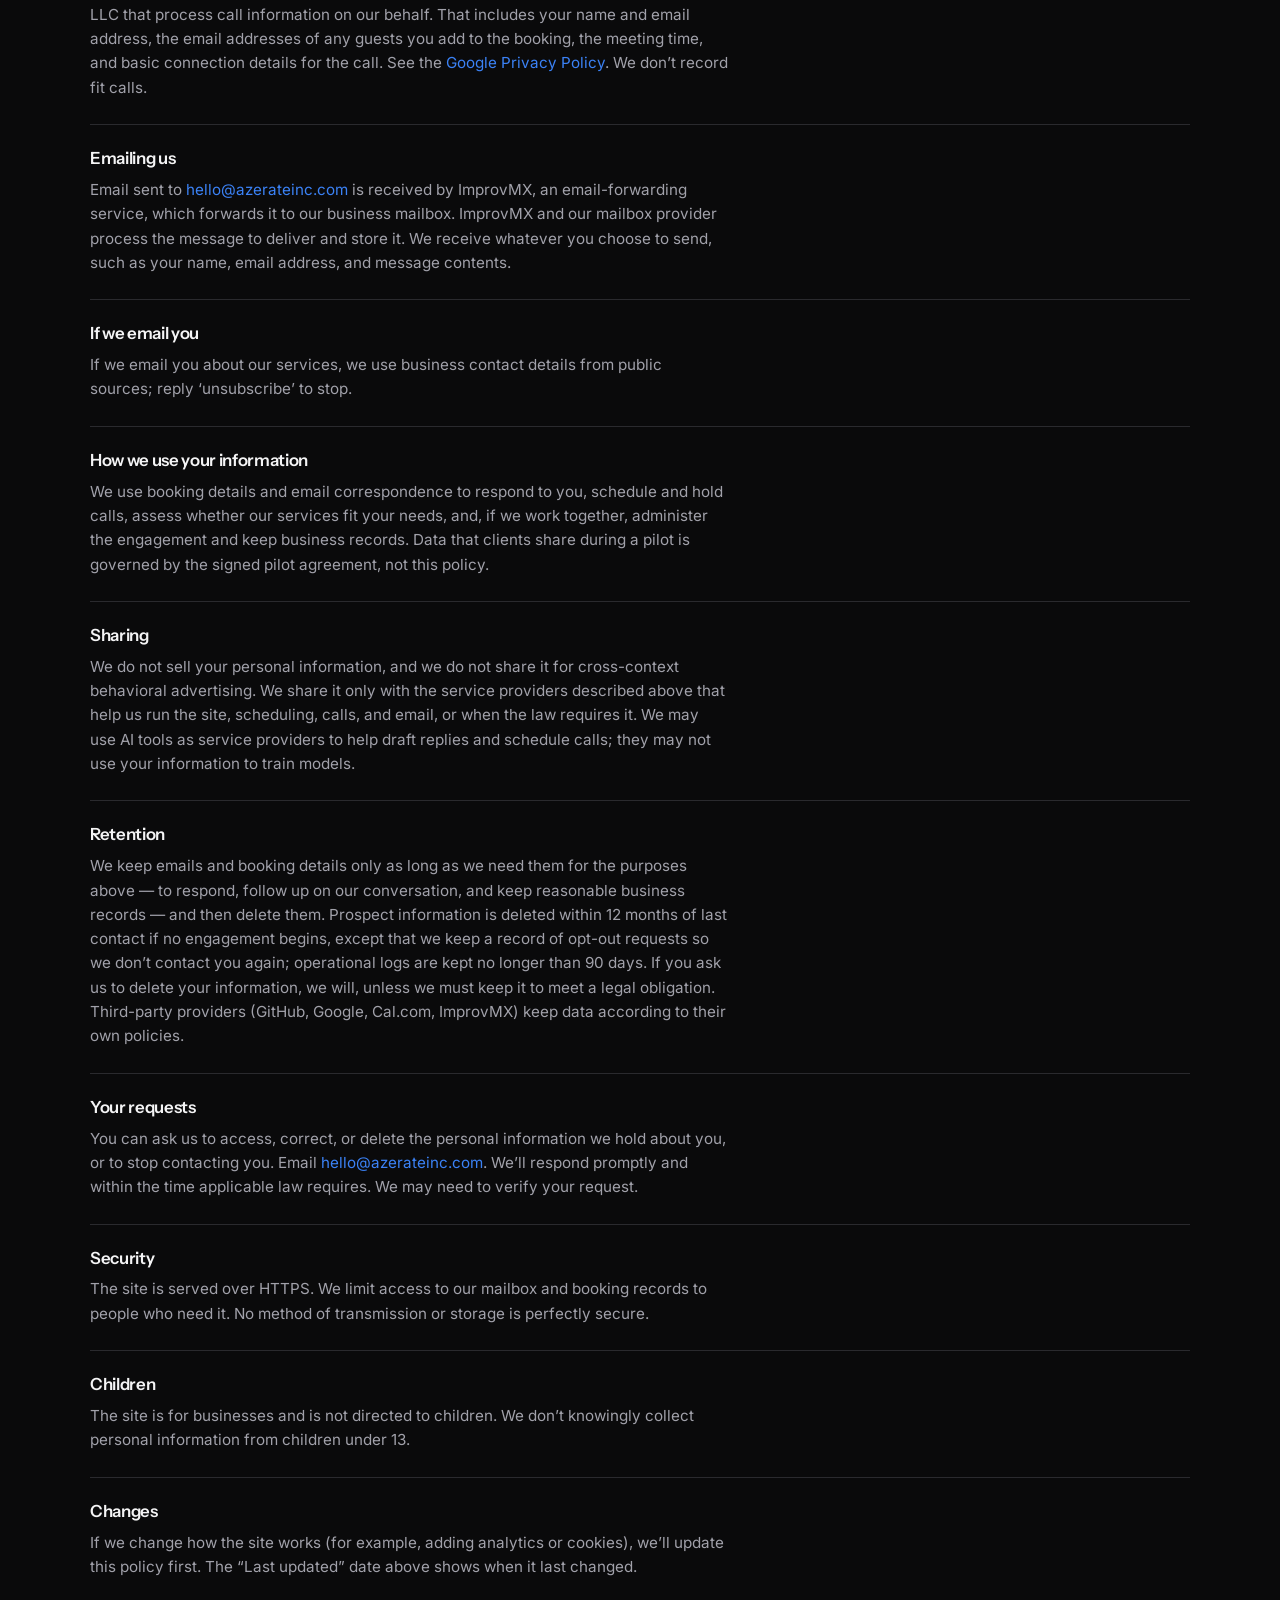
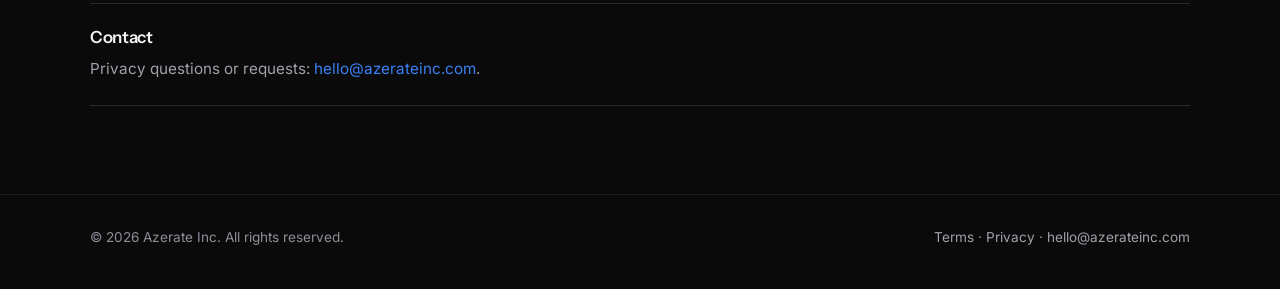
==== commit 66765d42: "Privacy: retain opt-out records; contrast fixes per legal review" ====
--- a/privacy/index.html
+++ b/privacy/index.html
@@ -81,7 +81,7 @@
           </article>
           <article class="faq-item">
             <h2>Retention</h2>
-            <p>We keep emails and booking details only as long as we need them for the purposes above — to respond, follow up on our conversation, and keep reasonable business records — and then delete them. Prospect information is deleted within 12 months of last contact if no engagement begins; operational logs are kept no longer than 90 days. If you ask us to delete your information, we will, unless we must keep it to meet a legal obligation. Third-party providers (GitHub, Google, Cal.com, ImprovMX) keep data according to their own policies.</p>
+            <p>We keep emails and booking details only as long as we need them for the purposes above — to respond, follow up on our conversation, and keep reasonable business records — and then delete them. Prospect information is deleted within 12 months of last contact if no engagement begins, except that we keep a record of opt-out requests so we don’t contact you again; operational logs are kept no longer than 90 days. If you ask us to delete your information, we will, unless we must keep it to meet a legal obligation. Third-party providers (GitHub, Google, Cal.com, ImprovMX) keep data according to their own policies.</p>
           </article>
           <article class="faq-item">
             <h2>Your requests</h2>
--- a/styles.css
+++ b/styles.css
@@ -464,7 +464,7 @@
   font-weight: 700;
   letter-spacing: 0.06em;
   text-transform: uppercase;
-  color: var(--accent);
+  color: #4a8df7; /* was var(--accent) #3b82f6 (4.29:1); now 4.84:1 on accent-dim over bg-card */
   background: var(--accent-dim);
   padding: 0.3rem 0.65rem;
   border-radius: 999px;
@@ -586,7 +586,7 @@
   font-weight: 700;
   letter-spacing: 0.06em;
   text-transform: uppercase;
-  color: var(--accent);
+  color: #4a8df7; /* was var(--accent) #3b82f6 (4.29:1); now 4.84:1 on accent-dim over bg-card */
   background: var(--accent-dim);
   padding: 0.3rem 0.65rem;
   border-radius: 999px;
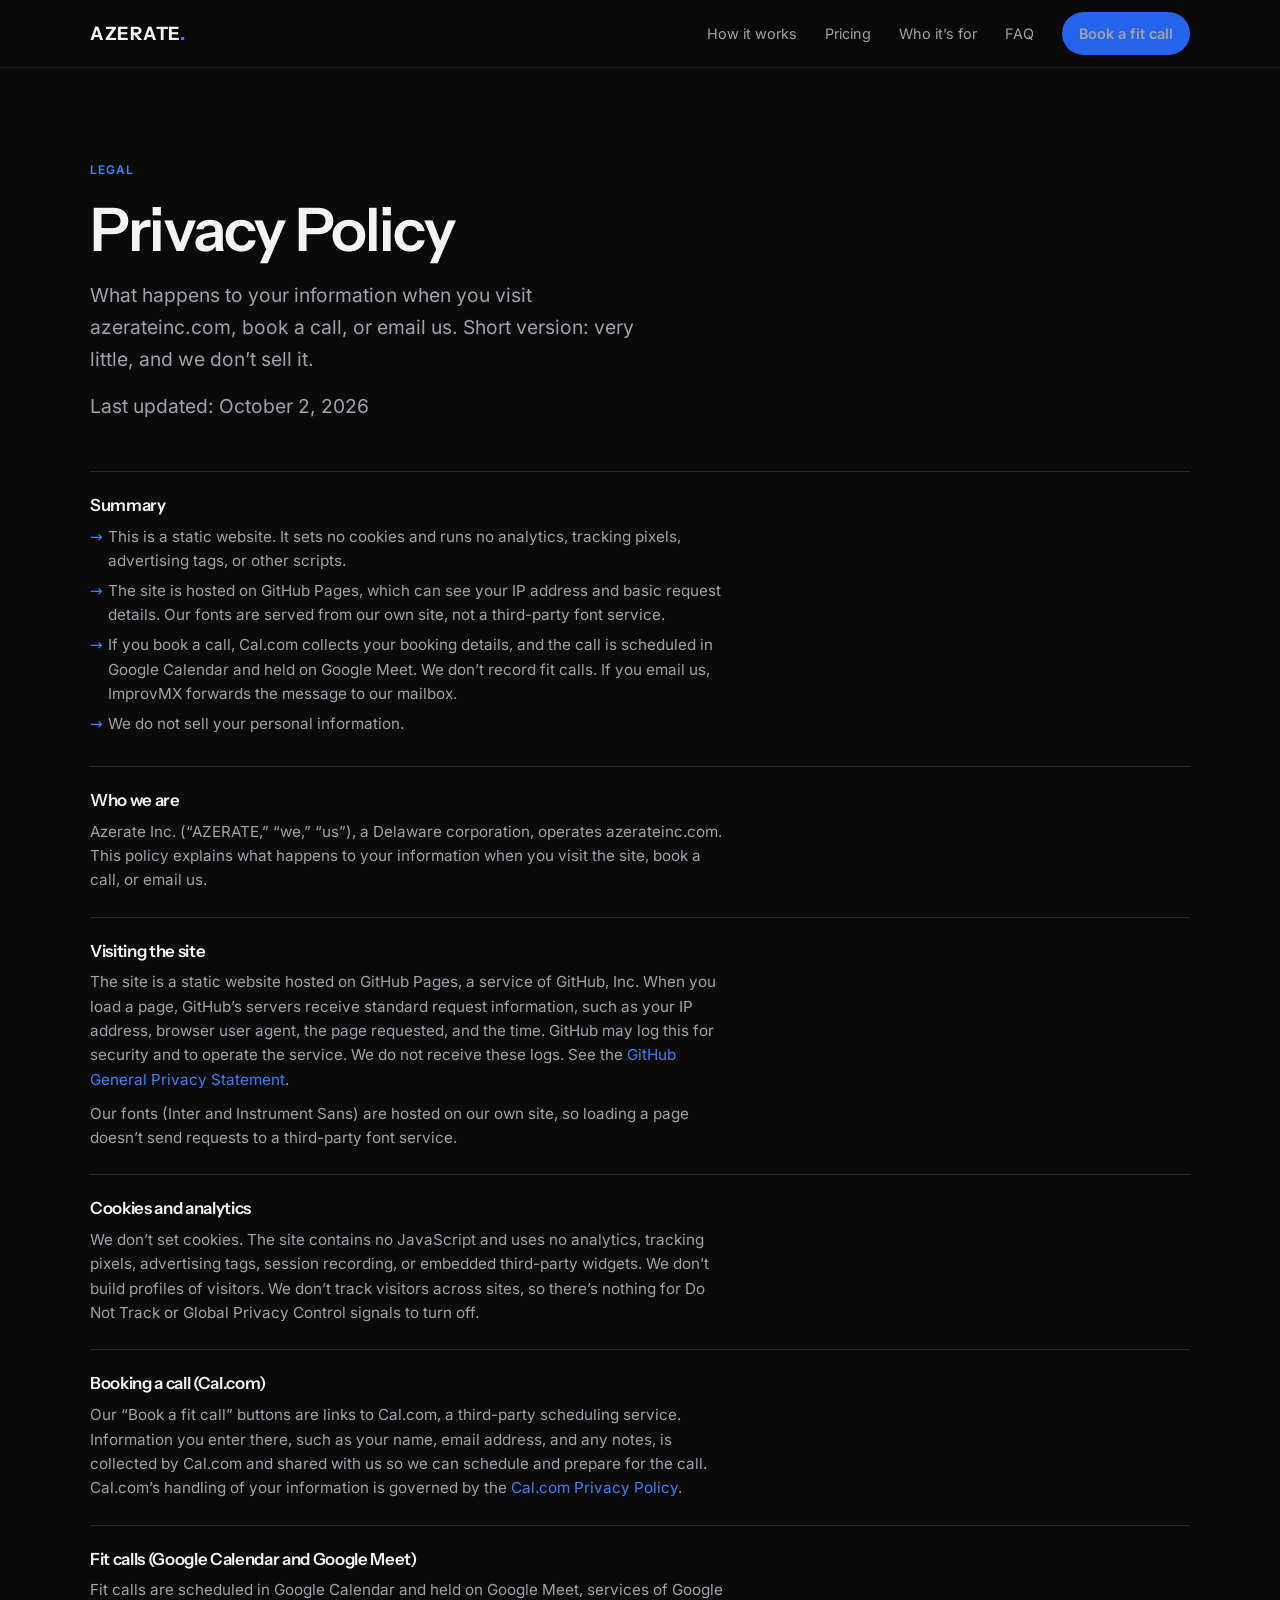
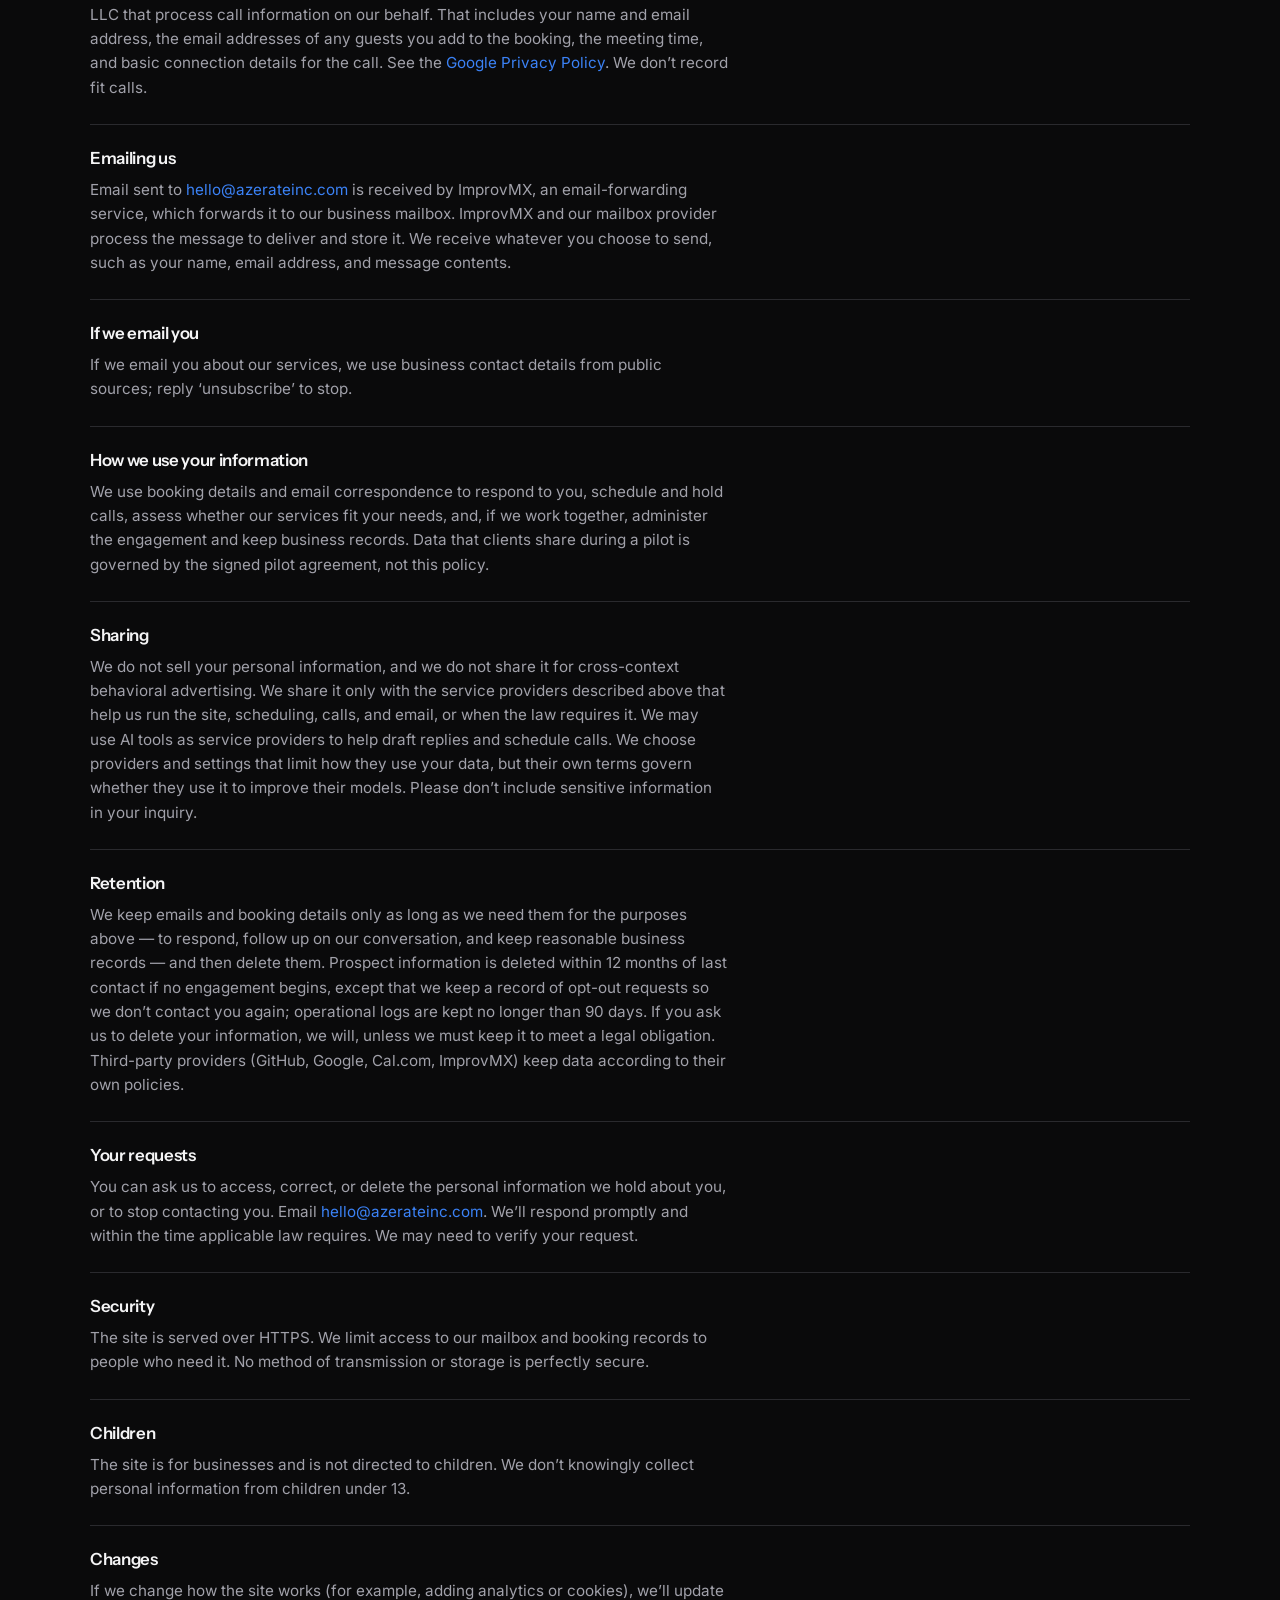
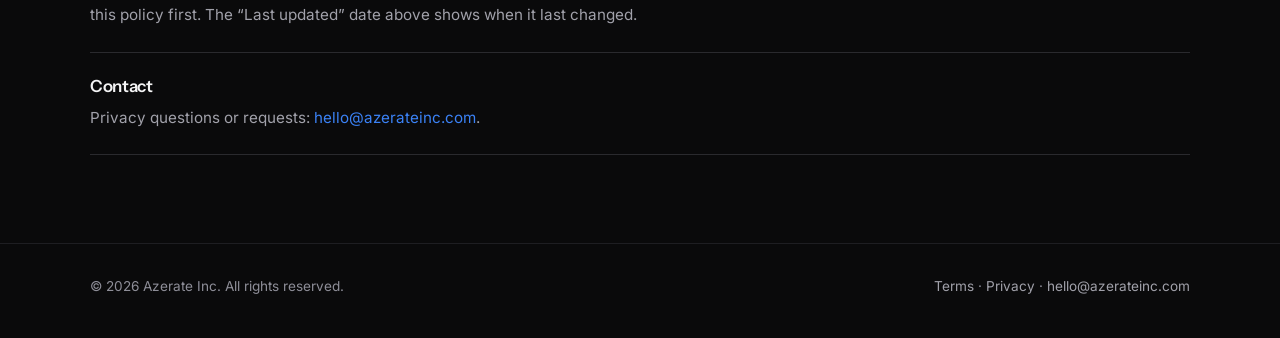
==== commit 8aeb940b: "Privacy: soften AI training claim" ====
--- a/privacy/index.html
+++ b/privacy/index.html
@@ -77,7 +77,7 @@
           </article>
           <article class="faq-item">
             <h2>Sharing</h2>
-            <p>We do not sell your personal information, and we do not share it for cross-context behavioral advertising. We share it only with the service providers described above that help us run the site, scheduling, calls, and email, or when the law requires it. We may use AI tools as service providers to help draft replies and schedule calls; they may not use your information to train models.</p>
+            <p>We do not sell your personal information, and we do not share it for cross-context behavioral advertising. We share it only with the service providers described above that help us run the site, scheduling, calls, and email, or when the law requires it. We may use AI tools as service providers to help draft replies and schedule calls. We choose providers and settings that limit how they use your data, but their own terms govern whether they use it to improve their models. Please don’t include sensitive information in your inquiry.</p>
           </article>
           <article class="faq-item">
             <h2>Retention</h2>
